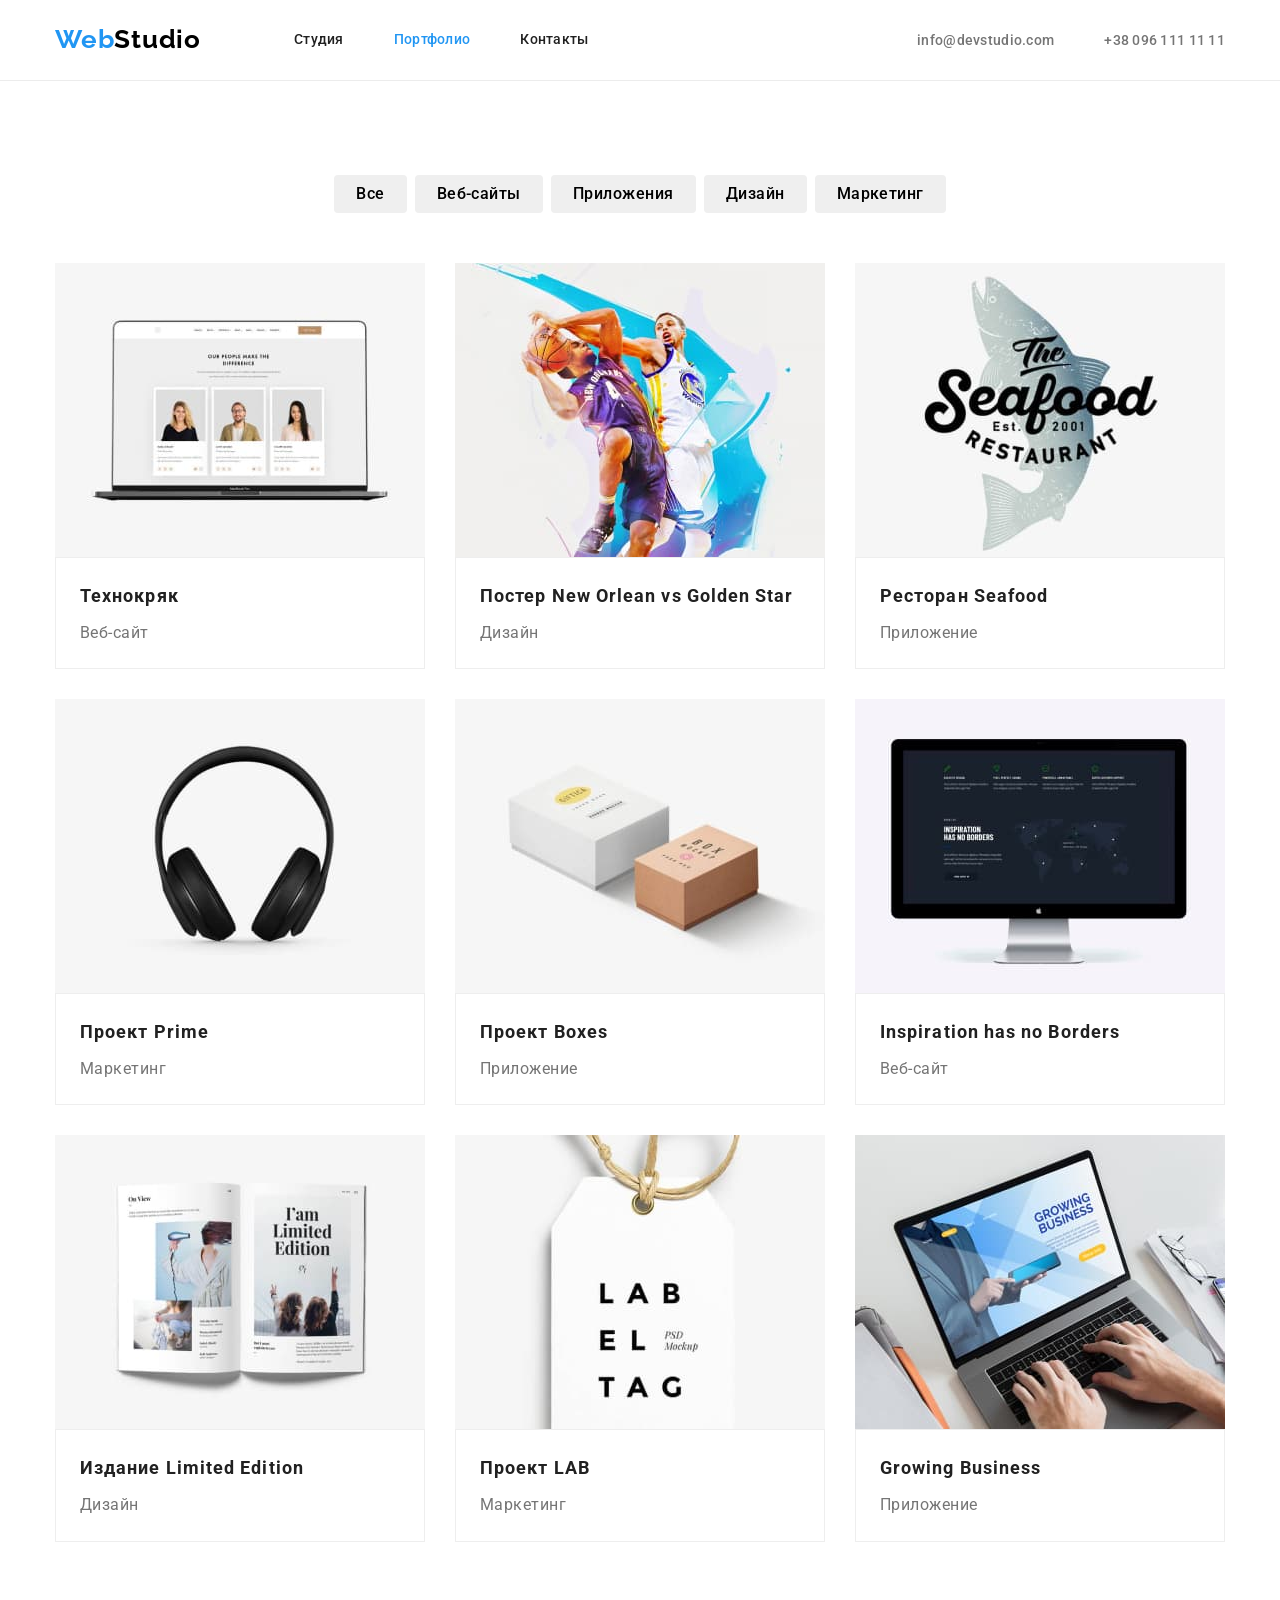
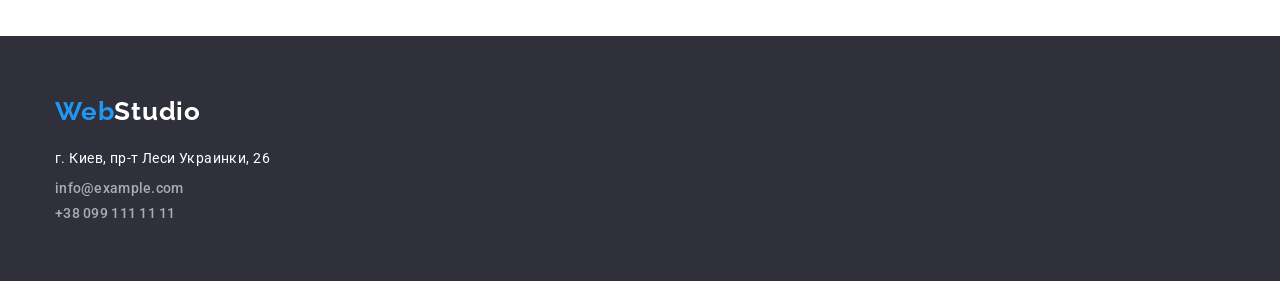
==== portfolio.html @ 6cf7671b "optimized jpg" ====
<!DOCTYPE html>
<html lang="en">
<head>
    <meta charset="UTF-8">
    <meta name="viewport" content="width=device-width, initial-scale=1.0">
    <link rel="preconnect" href="https://fonts.gstatic.com">
    <link href="https://fonts.googleapis.com/css2?family=Raleway:wght@700&family=Roboto:wght@400;500;700;900&display=swap" rel="stylesheet">
    <link rel="stylesheet" href="https://cdnjs.cloudflare.com/ajax/libs/modern-normalize/1.0.0/modern-normalize.min.css" integrity="sha512-ISS7cAi1PEhQ8jnbJpJZMd29NlhNj4AWYyLOSp2CE/CsHxTCu+r+t0D2yoJudVrd0/8fTVPUVDzY5Tvli75u/g==" crossorigin="anonymous" />
    <link rel="stylesheet" href="./css/styles.css">
    <title>Document</title>
</head>
<body>
    <header class="header-portfolio">
        <div class="container main-nav">
            <nav class="site-nav">
                <a href="" class="logo">Web<span>Studio</span></a>
                <ul class="site-nav-list">
                    <li class="site-nav-item">
                        <a href="./index.html" class="link">Студия</a>
                    </li>
                    <li class="site-nav-item">
                        <a href="./portfolio.html" class="link current">Портфолио</a>
                    </li>
                    <li class="site-nav-item">
                        <a href="" class="link">Контакты</a>
                    </li>
                </ul>
            </nav>
            <address class="address-header">
                <ul class="address-list">
                    <li class="item">
                        <a href="mailto:info@devstudio.com" class="link">info@devstudio.com</a>
                    </li>
                    <li class="item">
                        <a href="tel:+380961111111" class="link">+38 096 111 11 11</a>
                    </li>
                </ul>
            </address>
        </div>
    </header>
    <main>
        <section class="portfolio">
            <h1 class="visually-hidden">Наши проекты</h1>   
            <ul class="button-list container">
                <li class="button-item">
                    <button type="button" class="link-button">Все</button>
                </li>
                <li class="button-item">
                    <button type="button" class="link-button">Веб-сайты</button>
                </li>
                <li class="button-item">
                    <button type="button" class="link-button">Приложения</button>
                </li>
                <li class="button-item">
                    <button type="button" class="link-button">Дизайн</button>
                </li>
                <li class="button-item">
                    <button type="button" class="link-button">Маркетинг</button>
                </li>
            </ul>
            <ul class="projects-list container">
                <li class="project-element">
                    <a href="" class="project-link">
                        <img src="./images/portfolioimg/img.jpg" alt="технокряк" width="370">
                        <div class="project-item">
                            <h2 class="project-title">Технокряк</h2>
                            <p class="project-type">Веб-сайт</p>
                        </div>
                    </a>
                </li>
                <li class="project-element">
                    <a href="" class="project-link">
                        <img src="./images/portfolioimg/poster.jpg" alt="постер" width="370">
                        <div class="project-item">
                            <h2 class="project-title">Постер New Orlean vs Golden Star</h2>
                            <p class="project-type">Дизайн</p>
                        </div>
                    </a>
                </li>
                <li class="project-element">
                    <a href="" class="project-link">
                        <img src="./images/portfolioimg/restoran.jpg" alt="ресторан" width="370">
                        <div class="project-item">
                            <h2 class="project-title">Ресторан Seafood</h2>
                            <p class="project-type">Приложение</p>
                        </div>
                    </a>
                </li>
                <li class="project-element">
                    <a href="" class="project-link">
                        <img src="./images/portfolioimg/prime.jpg" alt="проект прайм" width="370">
                        <div class="project-item">
                            <h2 class="project-title">Проект Prime</h2>
                            <p class="project-type">Маркетинг</p>
                        </div>
                    </a>
                </li>
                <li class="project-element">
                    <a href="" class="project-link">
                        <img src="./images/portfolioimg/boxes.jpg" alt="проект боксы" width="370">
                        <div class="project-item">
                            <h2 class="project-title">Проект Boxes</h2>
                            <p class="project-type">Приложение</p>
                        </div>
                    </a>
                </li>
                <li class="project-element">
                    <a href="" class="project-link">
                        <img src="./images/portfolioimg/insp.jpg" alt="фото" width="370">
                        <div class="project-item">
                            <h2 class="project-title">Inspiration has no Borders</h2>
                            <p class="project-type">Веб-сайт</p>
                        </div>
                    </a>
                </li>
                <li class="project-element">
                    <a href="" class="project-link">
                        <img src="./images/portfolioimg/edition.jpg" alt="издание" width="370">
                        <div class="project-item">
                            <h2 class="project-title">Издание Limited Edition</h2>
                            <p class="project-type">Дизайн</p>
                        </div>
                    </a>
                </li>
                <li class="project-element">
                    <a href="" class="project-link">
                        <img src="./images/portfolioimg/proekt.jpg" alt="лаб" width="370">
                        <div class="project-item">
                            <h2 class="project-title">Проект LAB</h2>
                            <p class="project-type">Маркетинг</p>
                        </div>
                    </a>
                </li>
                <li class="project-element">
                    <a href="" class="project-link">
                        <img src="./images/portfolioimg/growing.jpg" alt="бизнес" width="370">
                        <div class="project-item">
                            <h2 class="project-title">Growing Business</h2>
                            <p class="project-type">Приложение</p>
                        </div>
                    </a>
                </li>
            </ul>
        </section>
    </main>
    <footer class="bottom">
        <div class="container">
            <a href="./index.html" class="logo">Web<span>Studio</span></a>
            <address class="adrs-list">
                <p class="adrs-item">г. Киев, пр-т Леси Украинки, 26</p>
                <a href="mailto:info@example.com" class="adrs-link adrs-item">info@example.com</a>
                <a href="tel:+380991111111" class="adrs-link adrs-item">+38 099 111 11 11</a>
            </address>
        </div>
    </footer>
</body>
</html>
---- css/styles.css ----
/* основной цвет #212121 */

/* вторичный цвет #757575 */

/* белый цвет #FFFFFF */

/* черный цвет #000000 */

/* акцент #2196F3 */

/* адресс в футере rgba(255, 255, 255, 0.6) */

/* бекграунд футера и героя #2F303A */

/* вторичный бекграунд #F5F4FA */

:root {
    --primary-text-color: #212121;
    --secondary-text-color: #757575;
    --accent-color: #2196F3;
    --background-footer: #2F303A;
    --secondary-background: #F5F4FA;
    --white-color: #fff;
    --black-color: #000;
    --footer-address-color: rgba(255, 255, 255, 0.6);
}

body {
    background: var(--white-color);
    color: var(--primary-text-color);
    font-family: 'Roboto', sans-serif;
}

a {
    text-decoration: none;
}

ul {
    margin: 0;
    padding: 0;
    list-style: none;
}

img {
    display: block;
    min-width: 100%;
    height: auto;
}
.visually-hidden {
    position: absolute;
    width: 1px;
    height: 1px;
    margin: -1px;
    border: 0;
    padding: 0;
    clip: rect(0 0 0 0);
    overflow: hidden;
}

.container {
    margin-left: auto;
    margin-right: auto;
    padding-left: 15px;
    padding-right: 15px;
    width: 1200px;
    /* outline: 2px solid red; */
}


/* СТУДИЯ */
/* Header */
.logo {
    color: #2196F3;
    font-family: 'Raleway', sans-serif;
    font-weight: 700;
    font-size: 26px;
    line-height: 1.2;
    letter-spacing: 0.03em;
}

.logo span {
    color: var(--black-color);
}

.main-nav,
.site-nav {
    display: flex;
    align-items: center;
}

.site-nav-list {
    margin-left: 93px;
}

.site-nav .link {
    color: var(--primary-text-color);
}

/* .site-nav-item {
    margin-right: 50px;
}

.site-nav-item:last-child {
    margin-right: 0px;
} */

.site-nav-item:not(:last-child) {
    margin-right: 50px;
}

.site-nav-list {
    display: flex;
    margin-left: 93px;
    font-weight: 500;
    font-size: 14px;
    line-height: 1.14;
    letter-spacing: 0.02em;
}

.site-nav-list .link {
    display: block;
    padding-top: 32px;
    padding-bottom: 32px;
    /* outline: 2px solid red; */
}

.site-nav-list .link.current,
.site-nav-list .link:hover,
.site-nav-list .link:focus {
    color: var(--accent-color);
}

.address-header,
.address-list {
    margin-left: auto;
    display: flex;
}

.address-list {
    /* margin-left: 331px; */
    padding-left: 0;
}

.address-list .item + .item {
    margin-left: 50px;
}

.address-list .link {
    color: var(--secondary-text-color);
    font-style: normal;
    font-weight: 500;
    font-size: 14px;
    line-height: 16px;
    letter-spacing: 0.02em;
}

.address-list .link:hover,
.address-list .link:focus {
    color: var(--accent-color);
}

/* Hero */
.page-hero {
    background: #2F303A;
    text-align: center;
}
.hero {
    padding: 200px 0;
}
.hero-title {
    margin: 0;
    color: var(--white-color);
    font-weight: 900;
    font-size: 44px;
    line-height: 1.36;
    letter-spacing: 0.06em;
    text-transform: uppercase;
}
.hero-link {
    display: inline-block;
    margin-top: 30px;
    border-radius: 4px;
    padding: 10px 32px;
    color: var(--white-color);
    background: #2196F3;
    font-weight: 700;
    font-size: 16px;
    line-height: 1.9;
    letter-spacing: 0.06em;
}

/* Features */
.features {
    padding-top: 94px;
    padding-bottom: 94px;
}

.features-list {
    display: flex;
}
    
.features-item {
    width: 270px;
}

.features-item:not(:last-child) {
    margin-right: 30px;
}

.features-list h3 {
    margin-top: 0;
    margin-bottom: 10px;
    font-weight: 700;
    font-size: 14px;
    line-height: 1.14;
    letter-spacing: 0.03em;
    text-transform: uppercase;
}

.features-list p {
    margin-top: 0;
    margin-bottom: 0;
    color: var(--secondary-text-color);
    font-weight: 400;
    font-size: 14px;
    line-height: 1.7;
    letter-spacing: 0.03em;
}

/* Works */
.works {
padding-bottom: 94px;
}

.works-title {
    margin-top: 0;
    margin-bottom: 50px;
    font-weight: 700;
    font-size: 36px;
    line-height: 1.17;
    text-align: center;
    letter-spacing: 0.03em;
}

.works-list {
    display: flex;
}

.work-item:not(:last-child) {
    margin-right: 30px;
}

/* Team */
.team {
    padding-top: 94px;
    padding-bottom: 94px;
    background: var(--secondary-background);
}

.team-title {
    margin-top: 0;
    margin-bottom: 50px;
    font-weight: 700;
    font-size: 36px;
    line-height: 1.17;
    text-align: center;
    letter-spacing: 0.03em;
}
.team-item {
    width: 270px;
    background: var(--white-color);
    box-shadow: 0px 1px 3px rgba(0, 0, 0, 0.12), 0px 1px 1px rgba(0, 0, 0, 0.14), 0px 2px 1px rgba(0, 0, 0, 0.2);
    border-radius: 0px 0px 4px 4px;
}

.team-item:not(:last-child) {
    margin-right: 30px;
}

.team-list{
    display: flex;  
}

.team-name {
padding: 30px 15px;

}

.team-name h3 {
    margin-top: 0;
    margin-bottom: 10px;
    font-weight: 500;
    font-size: 16px;
    line-height: 1.2;
    letter-spacing: 0.03em;
    text-align: center;
}

.team-name p {
    margin-top: 0px;
    margin-bottom: 0px;
    color: var(--secondary-text-color);
    font-weight: 400;
    font-size: 16px;
    line-height: 19px;
    letter-spacing: 0.03em;
    text-align: center;
}



 /*Footer  */
 .bottom {
    background: var(--background-footer);
    padding-top: 60px;
    padding-bottom: 60px;
 }
 
 .bottom span {
    color: var(--white-color);
 }

 .adrs-list {
    display: flex;
    flex-direction: column;
    margin-top: 20px;
 }

 .adrs-list p {
    margin-top: 0;
    margin-bottom: 0;
    color: var(--white-color);
    font-style: normal;
    font-weight: 400;
    font-size: 14px;
    line-height: 1.7;    
    letter-spacing: 0.03em;    
 }

 .adrs-link {
    color: var(--footer-address-color);
    font-style: normal;
    font-weight: 500;
    font-size: 14px;
    line-height: 16px;
    letter-spacing: 0.02em;
}

/* .mail {
    margin-top: 9px;
    margin-bottom: 9px;
} */

.adrs-link:hover,
.adrs-link:focus {
    color: var(--accent-color);
}

.adrs-item:not(:first-child) {
    margin-top: 9px;
}


/* ПОРТФОЛИО */
.header-portfolio {
    border-bottom: 1px solid rgba(236, 236, 236, 1);
}

.portfolio {
    padding-top: 94px;
    padding-bottom: 94px;
}

.button-list {
    display: flex;
    justify-content: center;
    margin-bottom: 50px;
}

.button-item:not(:last-child){
    margin-right: 8px;
}

.link-button {
    padding: 6px 22px;
    border: 0px;
    border-radius: 4px;
    font-family: inherit;
    font-weight: 500;
    font-size: 16px;
    line-height: 1.6;
    text-align: center;
    letter-spacing: 0.03em;
}

.link-button:hover,
.link-button:focus {
    background: var(--accent-color);
    color: var(--white-color);
}

.projects-list {
    display: flex;
    flex-wrap: wrap;
}

.project-element {
    width: calc((100% - 60px) / 3);
    margin-right: 30px;
    margin-bottom: 30px;
}

.project-element:nth-child(3n) {
    margin-right: 0;
}
.project-element:nth-last-child(-n + 3) {
    margin-bottom: 0;
}

.project-item {
    padding: 20px 24px;
    border: 1px solid #EEEEEE;
}

.project-title {
    margin-top: 0;
    margin-bottom: 4px;
    color: var(--primary-text-color);
    font-weight: 700;
    font-size: 18px;
    line-height: 2;
    letter-spacing: 0.06em;
}

.project-type {
    margin-top: 0;
    margin-bottom: 0;
    color: var(--secondary-text-color);
    font-weight: 400;
    font-size: 16px;
    line-height: 1.9;
    letter-spacing: 0.03em;
}
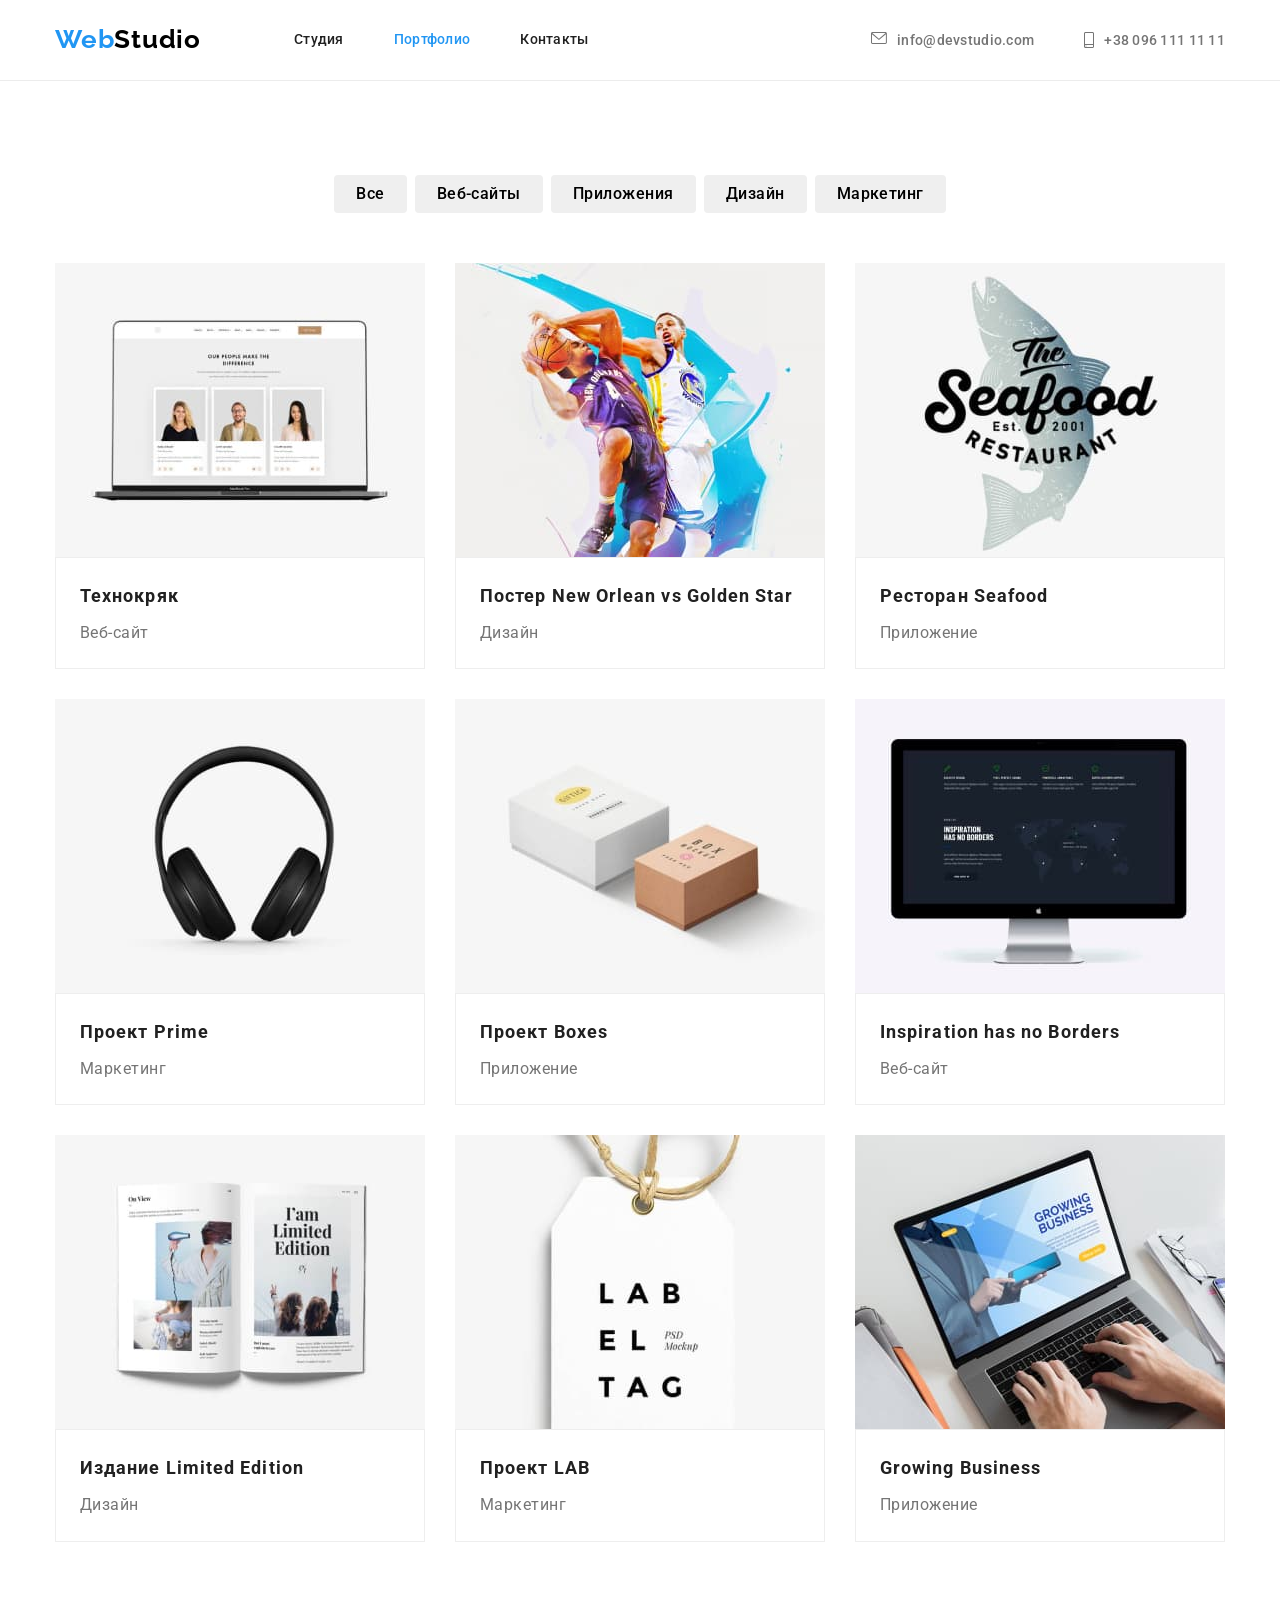
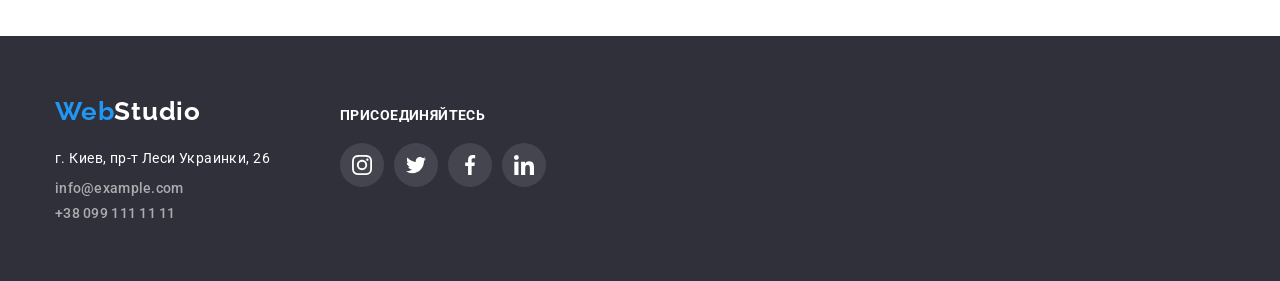
==== commit f264aa4b: "added all icons to page" ====
--- a/portfolio.html
+++ b/portfolio.html
@@ -29,10 +29,20 @@
             <address class="address-header">
                 <ul class="address-list">
                     <li class="item">
-                        <a href="mailto:info@devstudio.com" class="link">info@devstudio.com</a>
+                        <a href="mailto:info@devstudio.com" class="link">
+                            <svg class="icon-envelope" width="16" height="12">
+                                <use href="./images/symbol-defs.svg#icon-envelope-hover"></use>
+                            </svg>
+                            info@devstudio.com
+                        </a>
                     </li>
                     <li class="item">
-                        <a href="tel:+380961111111" class="link">+38 096 111 11 11</a>
+                        <a href="tel:+380961111111" class="link">
+                            <svg class="icon-smartphone" width="10" height="16">
+                                <use href="./images/symbol-defs.svg#icon-smartphone"></use>
+                            </svg>
+                            +38 096 111 11 11
+                        </a>
                     </li>
                 </ul>
             </address>
@@ -145,12 +155,47 @@
     </main>
     <footer class="bottom">
         <div class="container">
-            <a href="./index.html" class="logo">Web<span>Studio</span></a>
-            <address class="adrs-list">
-                <p class="adrs-item">г. Киев, пр-т Леси Украинки, 26</p>
-                <a href="mailto:info@example.com" class="adrs-link adrs-item">info@example.com</a>
-                <a href="tel:+380991111111" class="adrs-link adrs-item">+38 099 111 11 11</a>
-            </address>
+            <div class="footer-adrs">
+                <a href="./index.html" class="logo">Web<span>Studio</span></a>
+                <address class="adrs-list">
+                    <p class="adrs-item">г. Киев, пр-т Леси Украинки, 26</p>
+                    <a href="mailto:info@example.com" class="adrs-link adrs-item">info@example.com</a>
+                    <a href="tel:+380991111111" class="adrs-link adrs-item">+38 099 111 11 11</a>
+                </address>
+            </div>
+            <div class="footer-links">
+                <p>присоединяйтесь</p>
+                <ul class="footer-list">
+                    <li class="footer-item">
+                        <a href="" class="link">
+                            <svg class="footer-icon" width="20" height="20">
+                                <use href="./images/symbol-defs.svg#icon-instagram-2"></use>
+                            </svg>
+                        </a>
+                    </li>
+                    <li class="footer-item">
+                        <a href="" class="link">
+                            <svg class="footer-icon" width="20" height="20">
+                                <use href="./images/symbol-defs.svg#icon-twitter-1"></use>
+                            </svg>
+                        </a>
+                    </li>
+                    <li class="footer-item">
+                        <a href="" class="link">
+                            <svg class="footer-icon" width="20" height="20">
+                                <use href="./images/symbol-defs.svg#icon-facebook-1"></use>
+                            </svg>
+                        </a>
+                    </li>
+                    <li class="footer-item">
+                        <a href="" class="link">
+                            <svg class="footer-icon" width="20" height="20">
+                                <use href="./images/symbol-defs.svg#icon-linkedin-1"></use>
+                            </svg>
+                        </a>
+                    </li>
+                </ul>
+            </div>
         </div>
     </footer>
 </body>
--- a/css/styles.css
+++ b/css/styles.css
@@ -23,6 +23,8 @@
     --white-color: #fff;
     --black-color: #000;
     --footer-address-color: rgba(255, 255, 255, 0.6);
+    --icon-color: #AFB1B8;
+    --icon-background: rgba(255, 255, 255, 0.1);
 }
 
 body {
@@ -46,6 +48,8 @@
     min-width: 100%;
     height: auto;
 }
+
+
 .visually-hidden {
     position: absolute;
     width: 1px;
@@ -96,13 +100,9 @@
     color: var(--primary-text-color);
 }
 
-/* .site-nav-item {
-    margin-right: 50px;
-}
-
-.site-nav-item:last-child {
-    margin-right: 0px;
-} */
+.link {
+    display:flex
+}
 
 .site-nav-item:not(:last-child) {
     margin-right: 50px;
@@ -159,9 +159,22 @@
     color: var(--accent-color);
 }
 
+
+
+.icon-envelope,
+.icon-smartphone {
+    fill: currentColor;
+    margin-right: 10px;
+}
+
+
+
 /* Hero */
 .page-hero {
-    background: #2F303A;
+    background: var(--black-color);
+    background-image: linear-gradient(to right, rgba(47, 48, 58, 0.4), rgba(47, 48, 58, 0.4)), url(../images/indeximg/hero_img.jpg);
+    background-repeat: no-repeat;
+    background-size: cover;
     text-align: center;
 }
 .hero {
@@ -202,6 +215,12 @@
 .features-item {
     width: 270px;
 }
+.features-icon {
+    display: flex;
+    padding: 25px 100px;
+    margin-bottom: 30px;
+    background: var(--secondary-background);
+}
 
 .features-item:not(:last-child) {
     margin-right: 30px;
@@ -298,7 +317,7 @@
 
 .team-name p {
     margin-top: 0px;
-    margin-bottom: 0px;
+    margin-bottom: 16px;
     color: var(--secondary-text-color);
     font-weight: 400;
     font-size: 16px;
@@ -307,6 +326,84 @@
     text-align: center;
 }
 
+.social-list {
+    display: flex;
+    justify-content: center;
+}
+
+.social-item:not(:last-child) {
+    margin-right: 10px;
+}
+
+.social-item .link {
+    justify-content: center;
+    align-items: center;
+    width: 44px;
+    height: 44px;
+    background: var(--white-color);
+    border-radius: 50%;
+    color: var(--icon-color)
+}
+
+.social-list .link:hover,
+.social-list .link:focus {
+    background: var(--accent-color);
+    color: var(--white-color);
+}
+
+.social-icon {
+    fill: currentColor;
+}
+
+/* Clients */
+.clients {
+    padding-top: 94px;
+    padding-bottom: 94px;
+}
+
+.clients-title {
+    margin-top: 0;
+    margin-bottom: 50px;
+    font-style: 700;
+    font-weight: bold;
+    font-size: 36px;
+    line-height: 1.16;
+    text-align: center;
+    letter-spacing: 0.03em;
+}
+
+.clients-list {
+    display: flex;
+}
+
+.clients-item {
+    width: 170px;
+}
+
+.clients-item:not(:last-child) {
+    margin-right: 30px;
+}
+
+.clients-link {
+    display: flex;
+    justify-content: center;
+    align-items: center;
+    width: 100%;
+    height: 90px;
+    color: var(--icon-color);
+    border: 1px solid rgba(175, 177, 184, 1);
+    border-radius: 4px;
+}
+
+.clients-link:hover,
+.clients-link:focus {
+    border: 1px solid var(--accent-color);
+    color: var(--accent-color);
+}
+
+.clients-icon {
+    fill: currentColor;
+}
 
 
  /*Footer  */
@@ -315,7 +412,15 @@
     padding-top: 60px;
     padding-bottom: 60px;
  }
- 
+ .bottom .container {
+     display: flex;
+     align-items: baseline;
+ }
+
+ .footer-adrs{
+     margin-right: 70px;
+ }
+
  .bottom span {
     color: var(--white-color);
  }
@@ -346,11 +451,6 @@
     letter-spacing: 0.02em;
 }
 
-/* .mail {
-    margin-top: 9px;
-    margin-bottom: 9px;
-} */
-
 .adrs-link:hover,
 .adrs-link:focus {
     color: var(--accent-color);
@@ -360,6 +460,42 @@
     margin-top: 9px;
 }
 
+.footer-links p {
+    margin-top: 0;
+    margin-bottom: 20px;
+    font-style: 700;
+    font-weight: bold;
+    font-size: 14px;
+    line-height: 16px;
+    letter-spacing: 0.03em;
+    text-transform: uppercase;
+    color: var(--white-color)
+}
+.footer-list {
+    display: flex;
+}
+
+.footer-item .link {
+    justify-content: center;
+    align-items: center;
+    width: 44px;
+    height: 44px;
+    background: var(--icon-background);
+    border-radius: 50%;
+    color: var(--white-color);
+}
+
+.footer-item:not(:last-child) {
+    margin-right: 10px;
+}
+
+.footer-item .link:hover {
+    background: var(--accent-color);
+}
+
+.footer-icon {
+    fill: currentColor;
+}
 
 /* ПОРТФОЛИО */
 .header-portfolio {
@@ -410,6 +546,10 @@
     margin-bottom: 30px;
 }
 
+.project-element:hover {
+    box-shadow: 0px 1px 1px rgba(0, 0, 0, 0.12), 0px 4px 4px rgba(0, 0, 0, 0.06), 1px 4px 6px rgba(0, 0, 0, 0.16);
+}
+
 .project-element:nth-child(3n) {
     margin-right: 0;
 }
